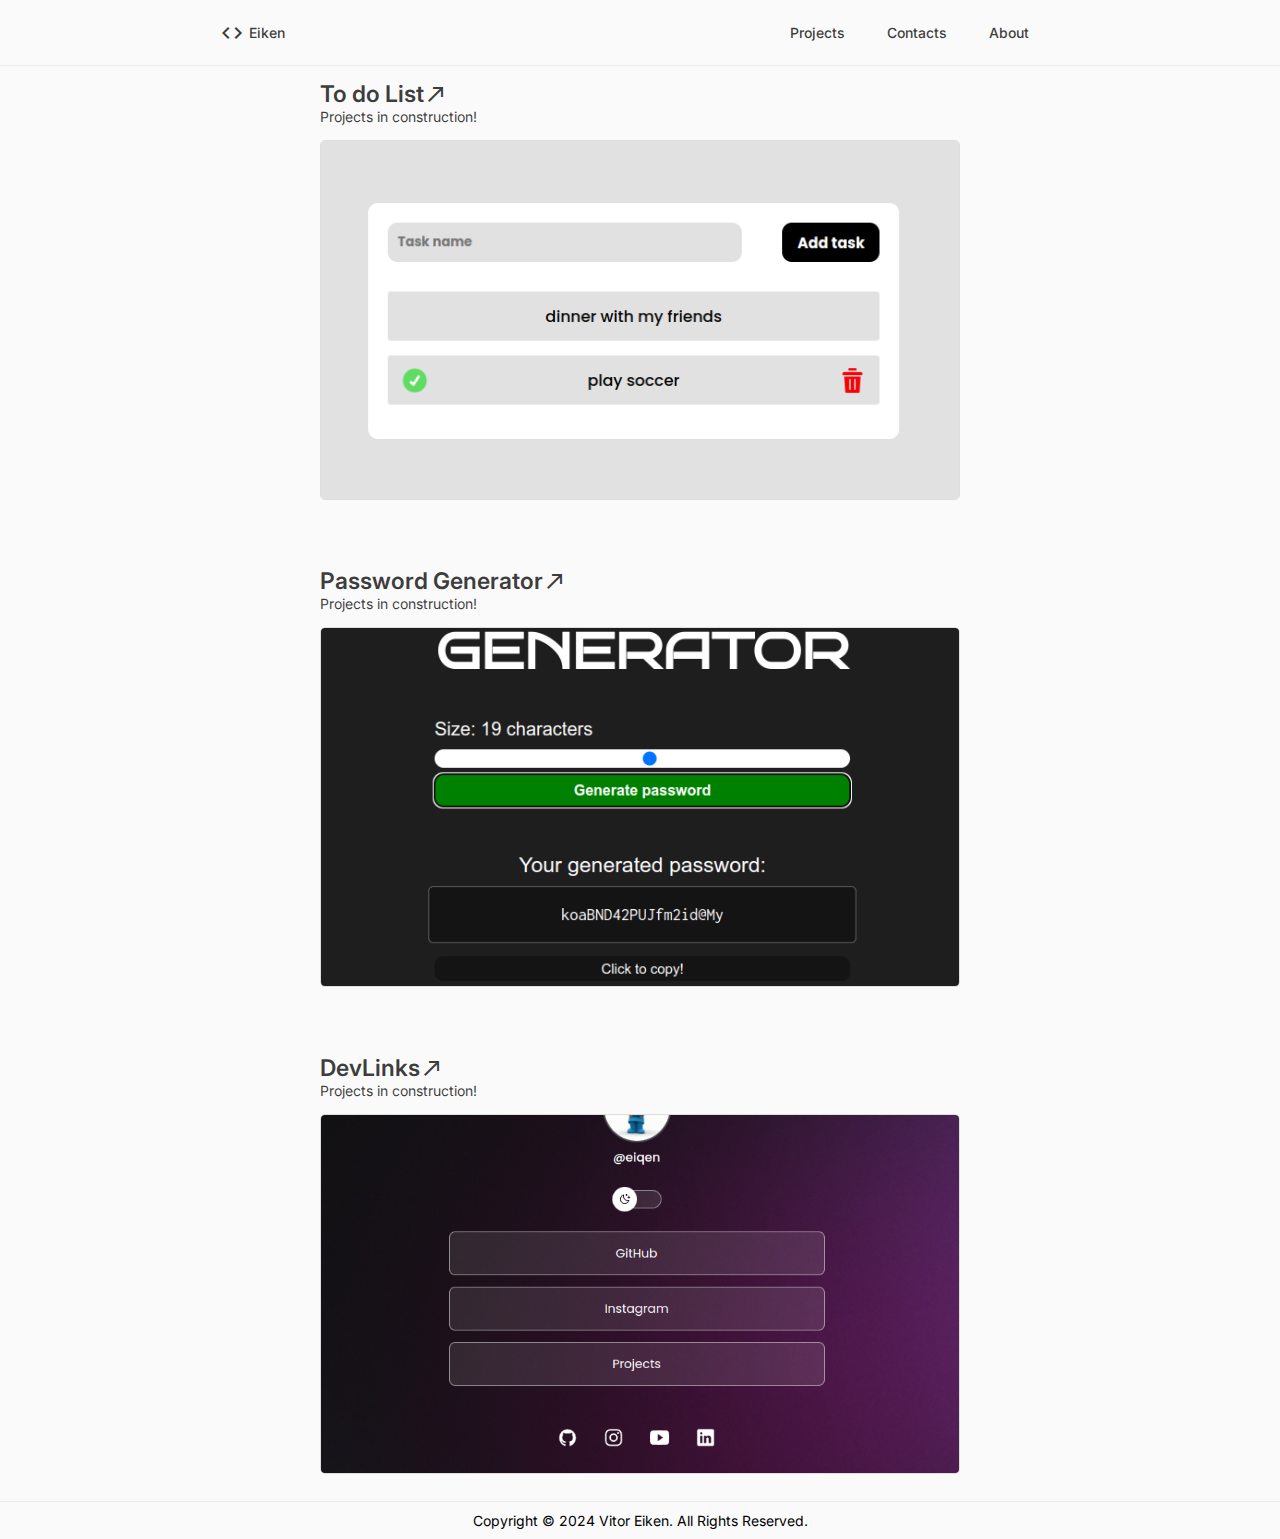
==== index.html @ 843e5cb4 "feat: add test projects" ====
<!DOCTYPE html>
<html lang="en">
<head>
    <meta charset="UTF-8">
    <meta name="viewport" content="width=device-width, initial-scale=1.0">
    <title>Portfolio</title>
    <link rel="stylesheet" href="./css/styles.css">
    <script src="./js/script.js" defer></script>
    <link rel="stylesheet" href="https://fonts.googleapis.com/css2?family=Material+Symbols+Outlined:opsz,wght,FILL,GRAD@24,400,1,0" />
</head>
<body id="home">
</div>
<nav id="navbar">
    <div id="navbar-content">
        <a href="#home" id="navbar-logo">
            <span class="material-symbols-outlined">code</span>
            Eiken
        </a>
        <div id="navbar-links">
            <a href="#projects">Projects</a>
            <a href="#contacts">Contacts</a>
            <a href="#about">About</a>
            </div>
            <span class="material-symbols-outlined" id="mobile-menu-btn">menu</span>
        </div>
    </nav>
    <div id="mobile-menu">
        <a href="#projects" class="mobile-opt">Projects</a>
        <a href="#contacts" class="mobile-opt">Contacts</a>
        <a href="#about" class="mobile-opt">About</a>
    </div>
    <div class="projects" id="projects">
        <div>
            <div class="text-projects">
                <a href="https://eiqen.github.io/to-do-list-js/" target="_blank">
                    <h2>To do List<span class="material-symbols-outlined">north_east</span></h2>
                </a>
                <p>Projects in construction!</p>
            </div>
            <a href="https://eiqen.github.io/to-do-list-js/" target="_blank">
                <img src="./src/images/todolist-preview.png" alt="">
            </a>
        </div>
        <div>
            <div class="text-projects">
                <a href="https://eiqen.github.io/password-generator/" target="_blank">
                    <h2>Password Generator<span class="material-symbols-outlined">north_east</span></h2>
                </a>
                <p>Projects in construction!</p>
            </div>
            <a href="https://eiqen.github.io/password-generator/" target="_blank">
                <img src="./src/images/generator-preview.png" alt="">
            </a>
        </div>
        <div>
            <div class="text-projects">
                <a href="https://eiqen.github.io/DevLinks/" target="_blank">
                    <h2>DevLinks<span class="material-symbols-outlined">north_east</span></h2>
                </a>
                <p>Projects in construction!</p>
            </div>
            <a href="https://eiqen.github.io/DevLinks/" target="_blank">
                <img src="./src/images/devlinks-preview.png" alt="">
            </a>
        </div>
    </div>
    <footer id="footer-bkg">
        <p>Copyright © 2024 Vitor Eiken. All Rights Reserved.</p>
    </footer>
</body>
</html>
---- css/styles.css ----
@import url('https://fonts.googleapis.com/css2?family=Inter:wght@100..900&display=swap');

@import "./navbar.css";
@import "./home.css";
@import "./projects.css";
@import "./footer.css";
@import "./navbar.css";

:root {
    --black: #090909;
    --light-black: #090909cc;
    --white: #fafafa;
    --gray: #71717a;
    --light-gray: #dedede80;
}

* {
    margin: 0;
    padding: 0;
    box-sizing: border-box;
    scroll-behavior: smooth;
    font-family: "Inter", sans-serif;
}

body {
    font-size: 14px;
    max-width: 100vw;
    background-color: var(--white);
}

a {
    text-decoration: none;
}
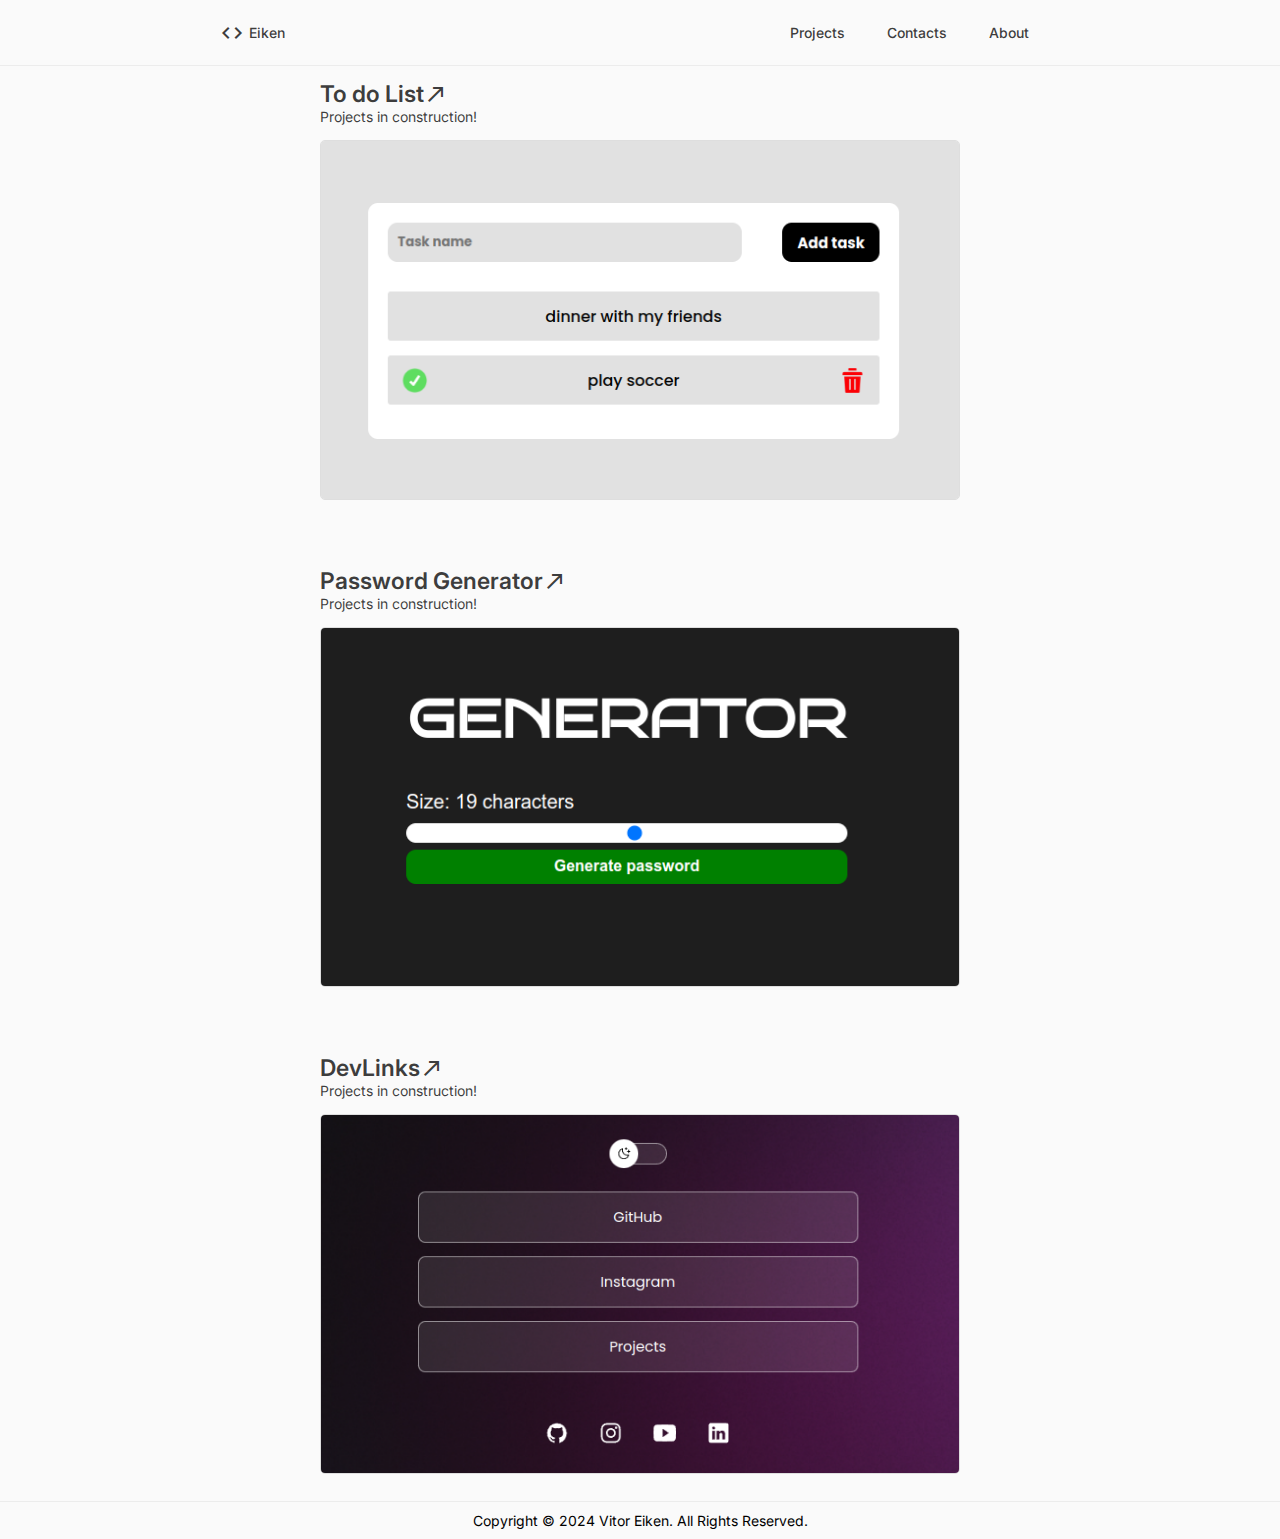
==== commit 29d77e5e: "fix: update images" ====
--- a/index.html
+++ b/index.html
@@ -49,7 +49,7 @@
                 <p>Projects in construction!</p>
             </div>
             <a href="https://eiqen.github.io/password-generator/" target="_blank">
-                <img src="./src/images/generator-preview.png" alt="">
+                <img src="./src/images/passwordgenerator-preview.png" alt="">
             </a>
         </div>
         <div>
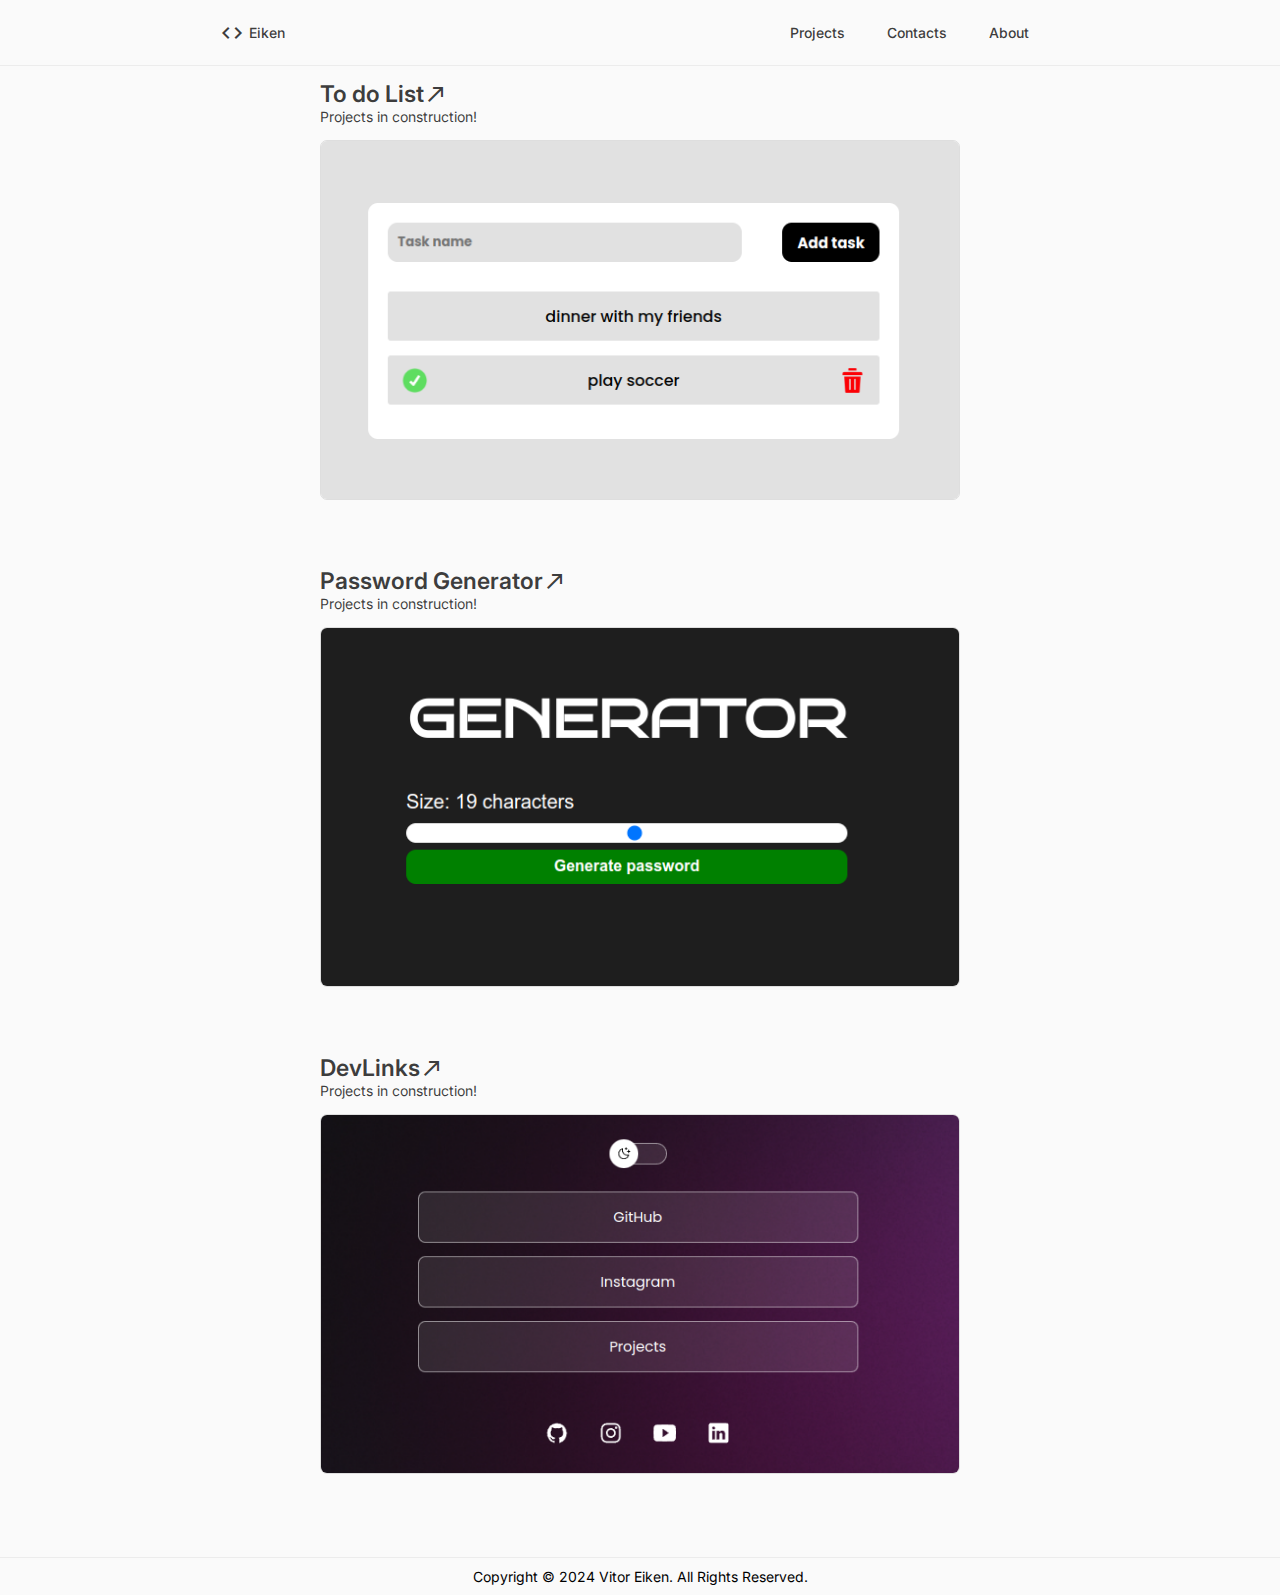
==== commit 8c54d5d5: "feat: add alternative text to images" ====
--- a/index.html
+++ b/index.html
@@ -38,7 +38,7 @@
                 <p>Projects in construction!</p>
             </div>
             <a href="https://eiqen.github.io/to-do-list-js/" target="_blank">
-                <img src="./src/images/todolist-preview.png" alt="">
+                <img src="./src/images/todolist-preview.png" alt="To-do-List Project Preview ">
             </a>
         </div>
         <div>
@@ -49,7 +49,7 @@
                 <p>Projects in construction!</p>
             </div>
             <a href="https://eiqen.github.io/password-generator/" target="_blank">
-                <img src="./src/images/passwordgenerator-preview.png" alt="">
+                <img src="./src/images/passwordgenerator-preview.png" alt="Password-generator Project Preview">
             </a>
         </div>
         <div>
@@ -60,7 +60,7 @@
                 <p>Projects in construction!</p>
             </div>
             <a href="https://eiqen.github.io/DevLinks/" target="_blank">
-                <img src="./src/images/devlinks-preview.png" alt="">
+                <img src="./src/images/devlinks-preview.png" alt="Dev-Links Project Preview">
             </a>
         </div>
     </div>
--- a/css/styles.css
+++ b/css/styles.css
@@ -4,7 +4,6 @@
 @import "./home.css";
 @import "./projects.css";
 @import "./footer.css";
-@import "./navbar.css";
 
 :root {
     --black: #090909;
@@ -24,8 +23,8 @@
 
 body {
     font-size: 14px;
-    max-width: 100vw;
     background-color: var(--white);
+    padding-top: 5rem;
 }
 
 a {
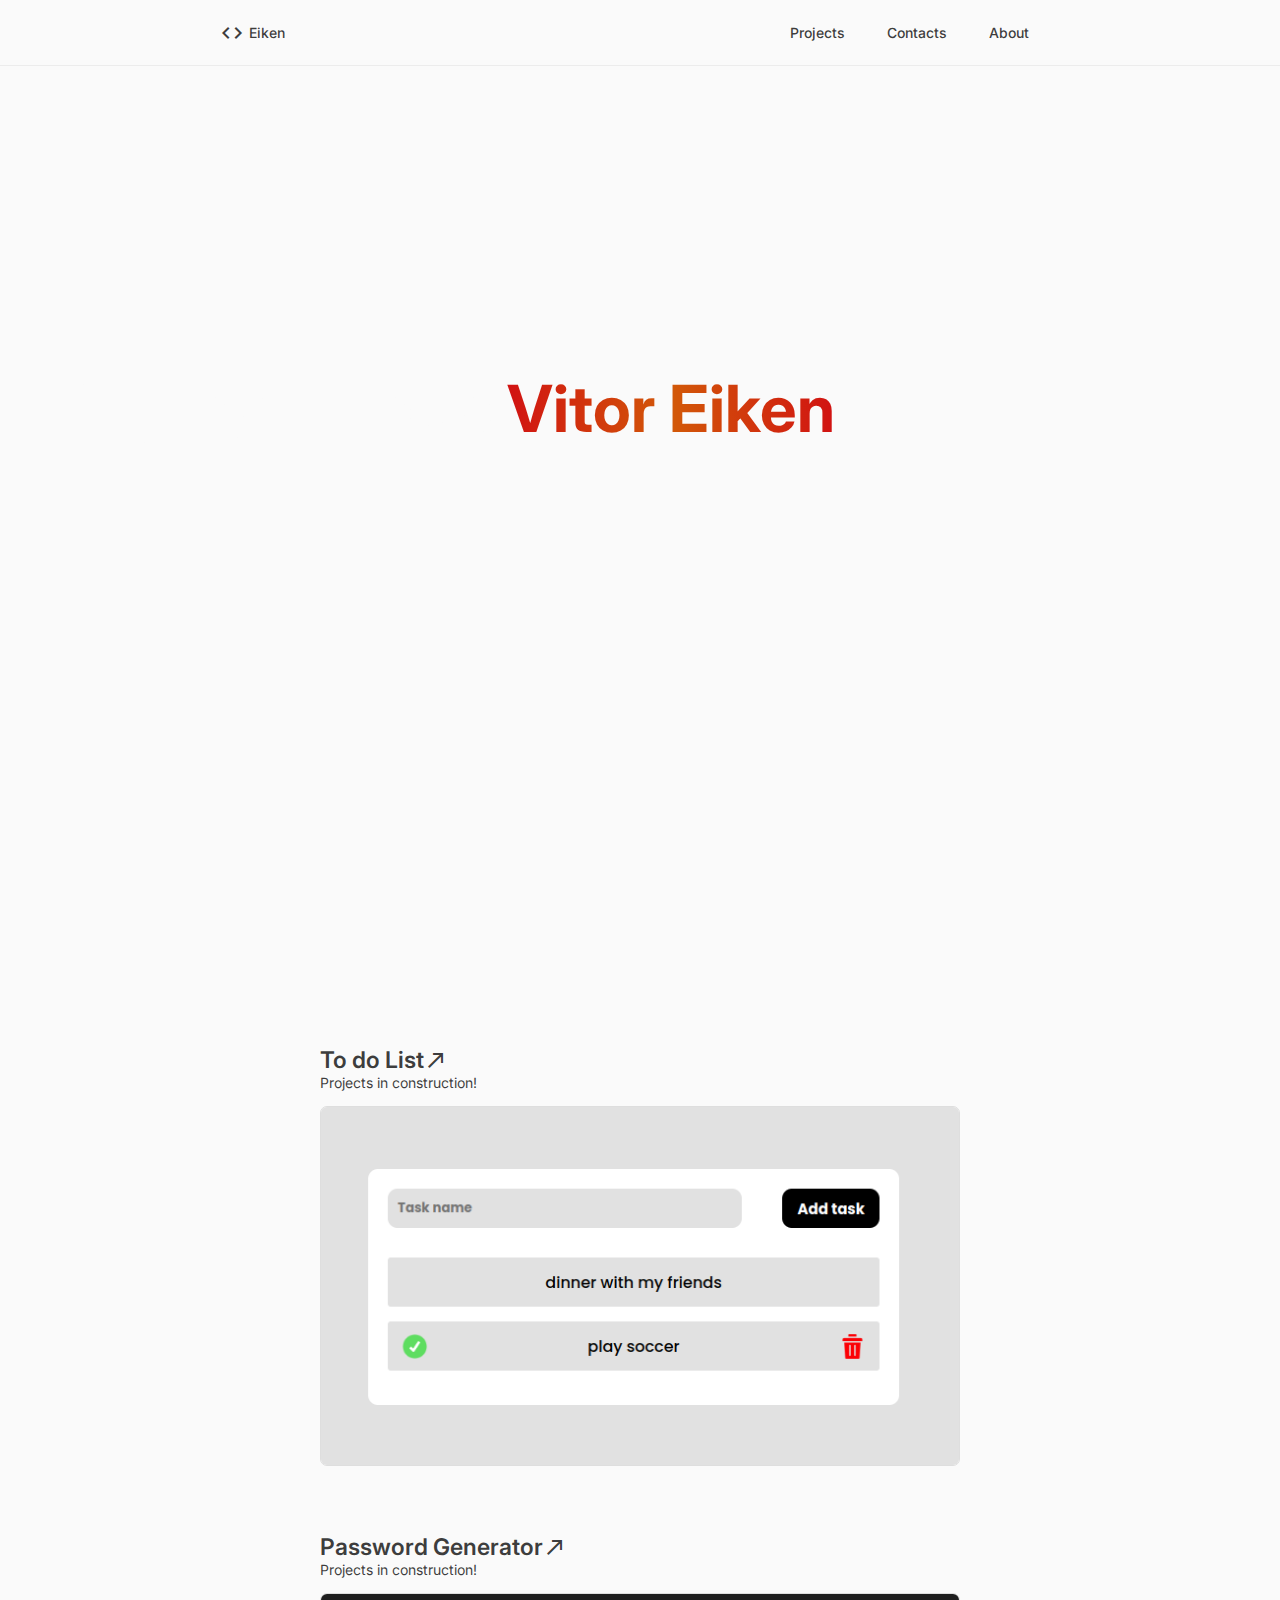
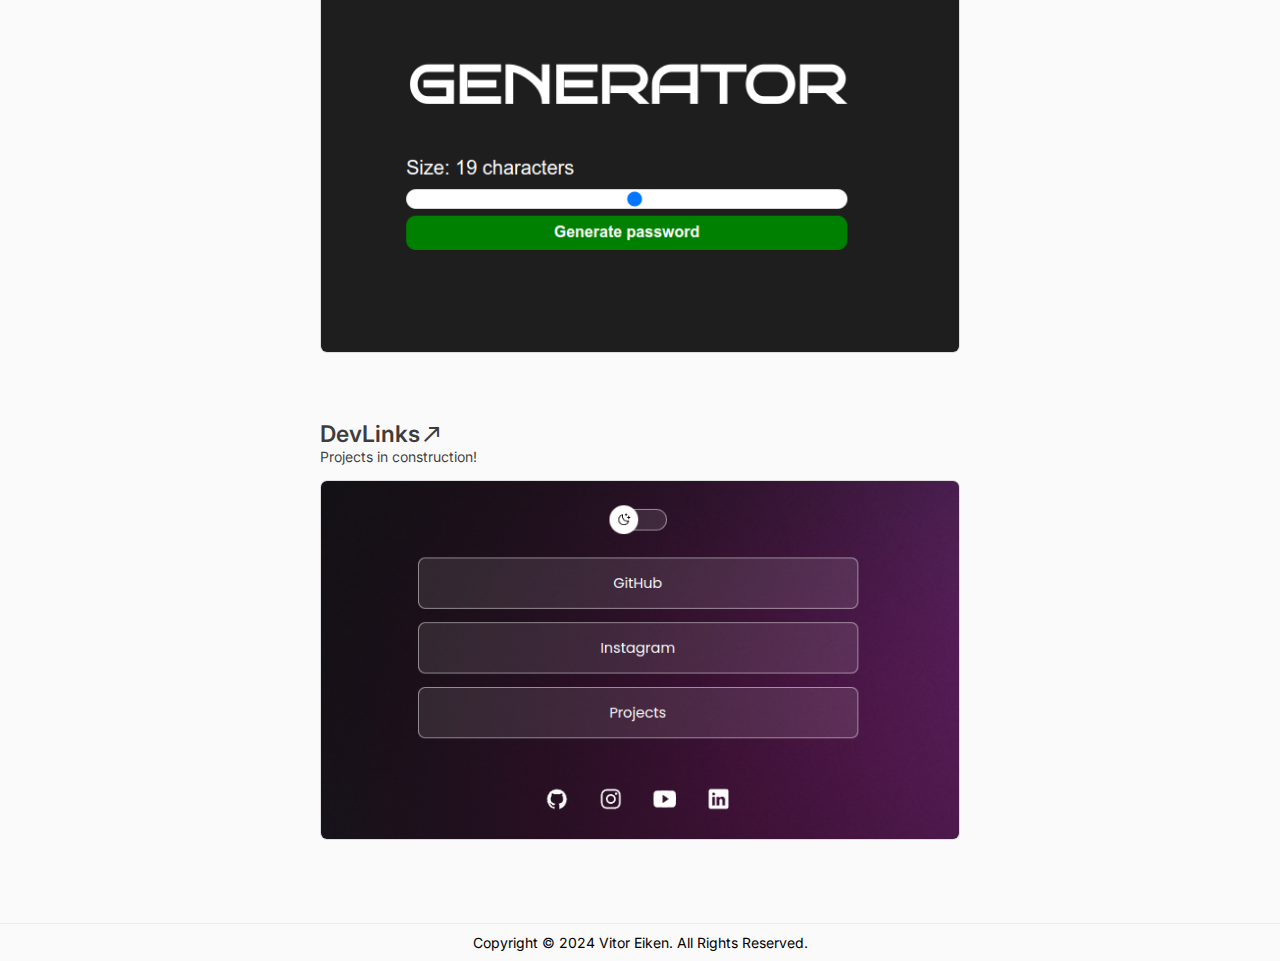
==== commit 212584bb: "feat: add home space" ====
--- a/index.html
+++ b/index.html
@@ -8,22 +8,28 @@
     <script src="./js/script.js" defer></script>
     <link rel="stylesheet" href="https://fonts.googleapis.com/css2?family=Material+Symbols+Outlined:opsz,wght,FILL,GRAD@24,400,1,0" />
 </head>
-<body id="home">
-</div>
-<nav id="navbar">
-    <div id="navbar-content">
-        <a href="#home" id="navbar-logo">
-            <span class="material-symbols-outlined">code</span>
-            Eiken
-        </a>
-        <div id="navbar-links">
-            <a href="#projects">Projects</a>
-            <a href="#contacts">Contacts</a>
-            <a href="#about">About</a>
+<body>
+    <nav id="navbar">
+        <div id="navbar-content">
+            <a href="#home" id="navbar-logo">
+                <span class="material-symbols-outlined">code</span>
+                Eiken
+            </a>
+            <div id="navbar-links">
+                <a href="#projects">Projects</a>
+                <a href="#contacts">Contacts</a>
+                <a href="#about">About</a>
+                </div>
+                <span class="material-symbols-outlined" id="mobile-menu-btn">menu</span>
             </div>
-            <span class="material-symbols-outlined" id="mobile-menu-btn">menu</span>
+        </div>    
+    </nav>
+    <div id="home">
+        <div id="home-text">
+            <h1>Hi, my name's <span>Vitor Eiken</span></h1>
+            <p>I'm a Developer!</p>
         </div>
-    </nav>
+    </div>
     <div id="mobile-menu">
         <a href="#projects" class="mobile-opt">Projects</a>
         <a href="#contacts" class="mobile-opt">Contacts</a>
--- a/css/styles.css
+++ b/css/styles.css
@@ -24,7 +24,7 @@
 body {
     font-size: 14px;
     background-color: var(--white);
-    padding-top: 5rem;
+    margin-top: 66px;
 }
 
 a {
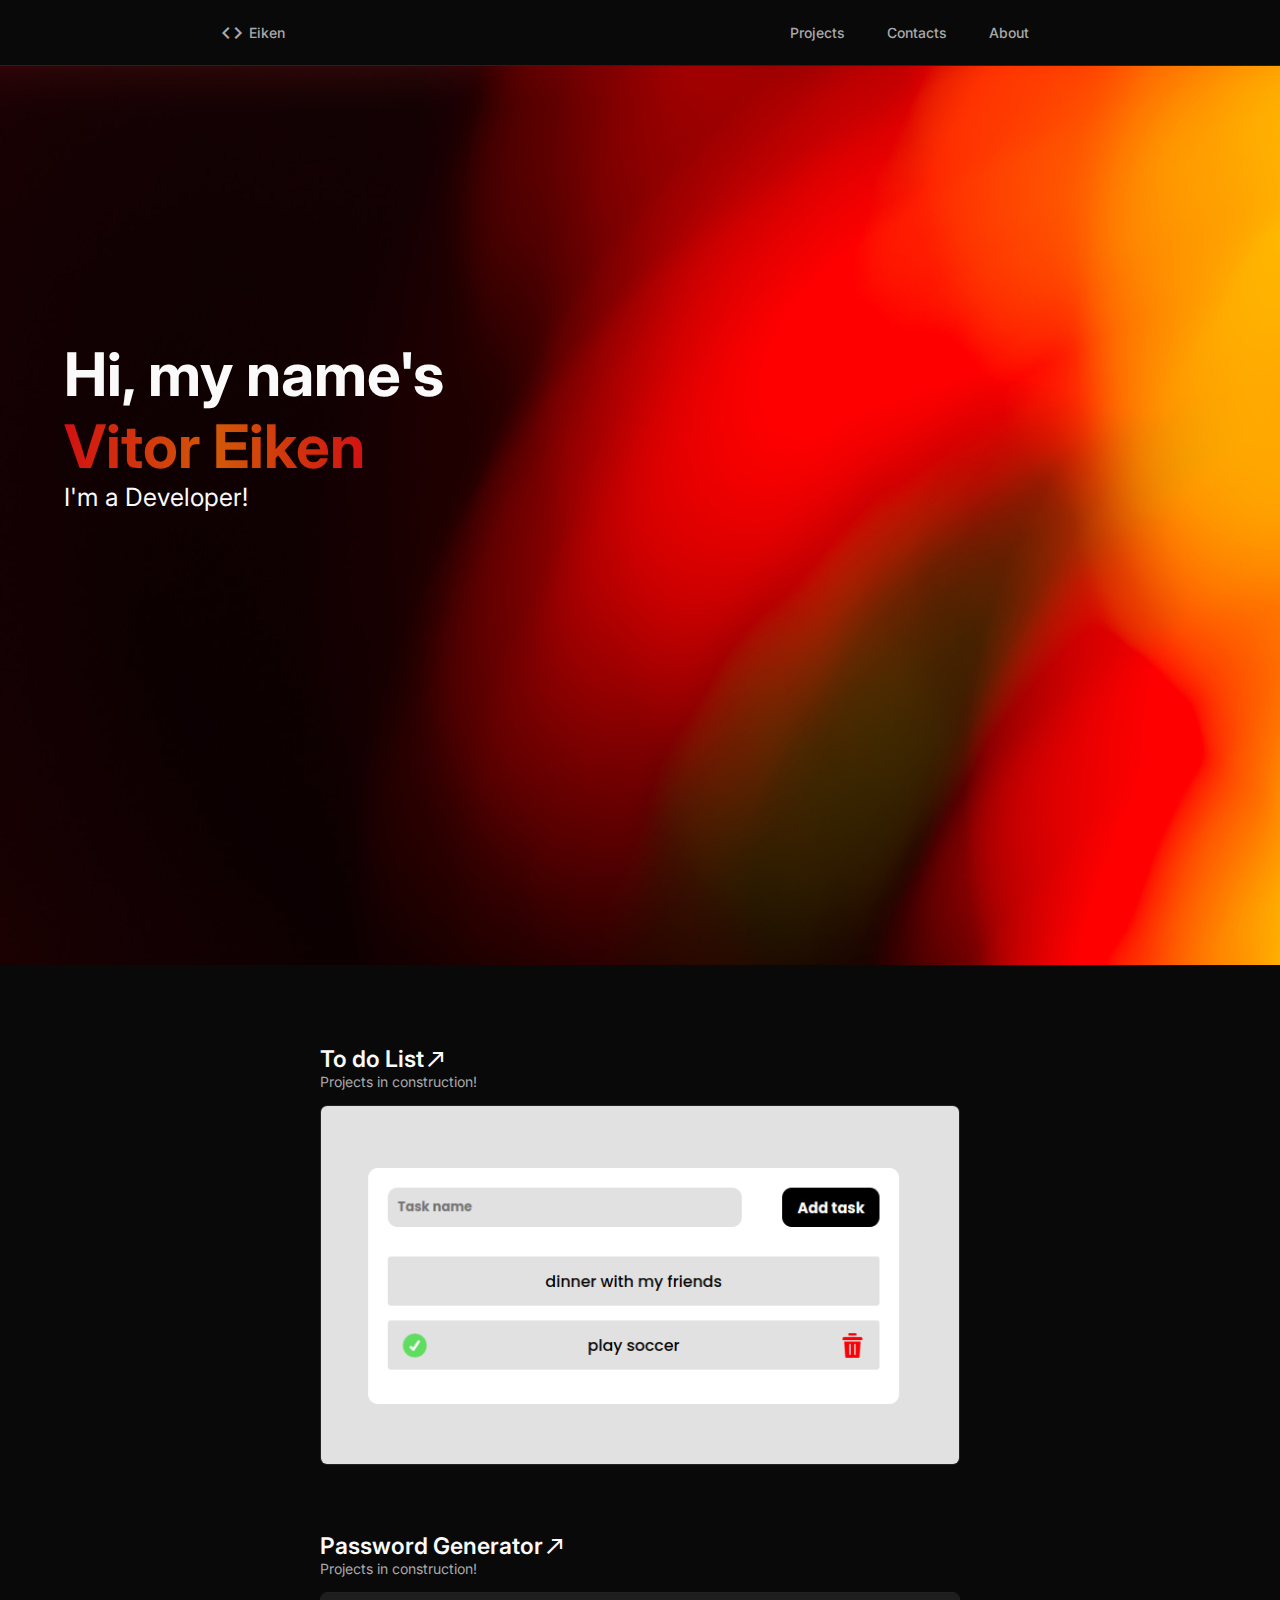
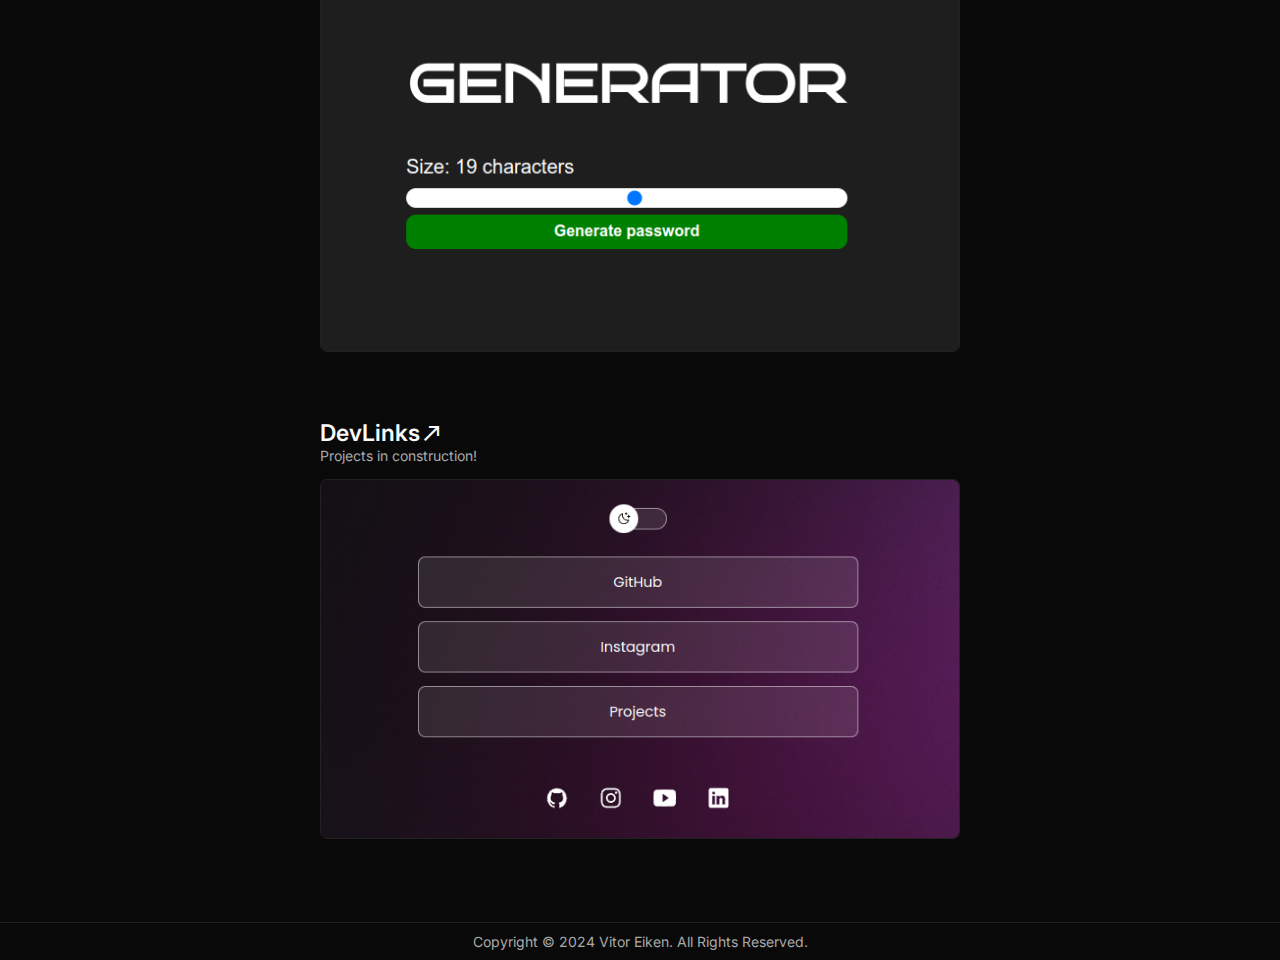
==== commit 745d80b2: "feat: add media query to home" ====
--- a/index.html
+++ b/index.html
@@ -26,7 +26,7 @@
     </nav>
     <div id="home">
         <div id="home-text">
-            <h1>Hi, my name's <span>Vitor Eiken</span></h1>
+            <h1>Hi, my name's <br><span>Vitor Eiken</span></h1>
             <p>I'm a Developer!</p>
         </div>
     </div>
@@ -35,8 +35,8 @@
         <a href="#contacts" class="mobile-opt">Contacts</a>
         <a href="#about" class="mobile-opt">About</a>
     </div>
-    <div class="projects" id="projects">
-        <div>
+    <div class="projects">
+        <div id="projects">
             <div class="text-projects">
                 <a href="https://eiqen.github.io/to-do-list-js/" target="_blank">
                     <h2>To do List<span class="material-symbols-outlined">north_east</span></h2>
--- a/css/styles.css
+++ b/css/styles.css
@@ -7,10 +7,11 @@
 
 :root {
     --black: #090909;
-    --light-black: #090909cc;
+    --transparent-black: #090909cc;
     --white: #fafafa;
-    --gray: #71717a;
-    --light-gray: #dedede80;
+    --dark-grey: darkgrey;
+    --hover: #202020;
+    --border: #222;
 }
 
 * {
@@ -23,8 +24,8 @@
 
 body {
     font-size: 14px;
-    background-color: var(--white);
-    margin-top: 66px;
+    background-color: var(--black);
+    padding-top: 65px;
 }
 
 a {
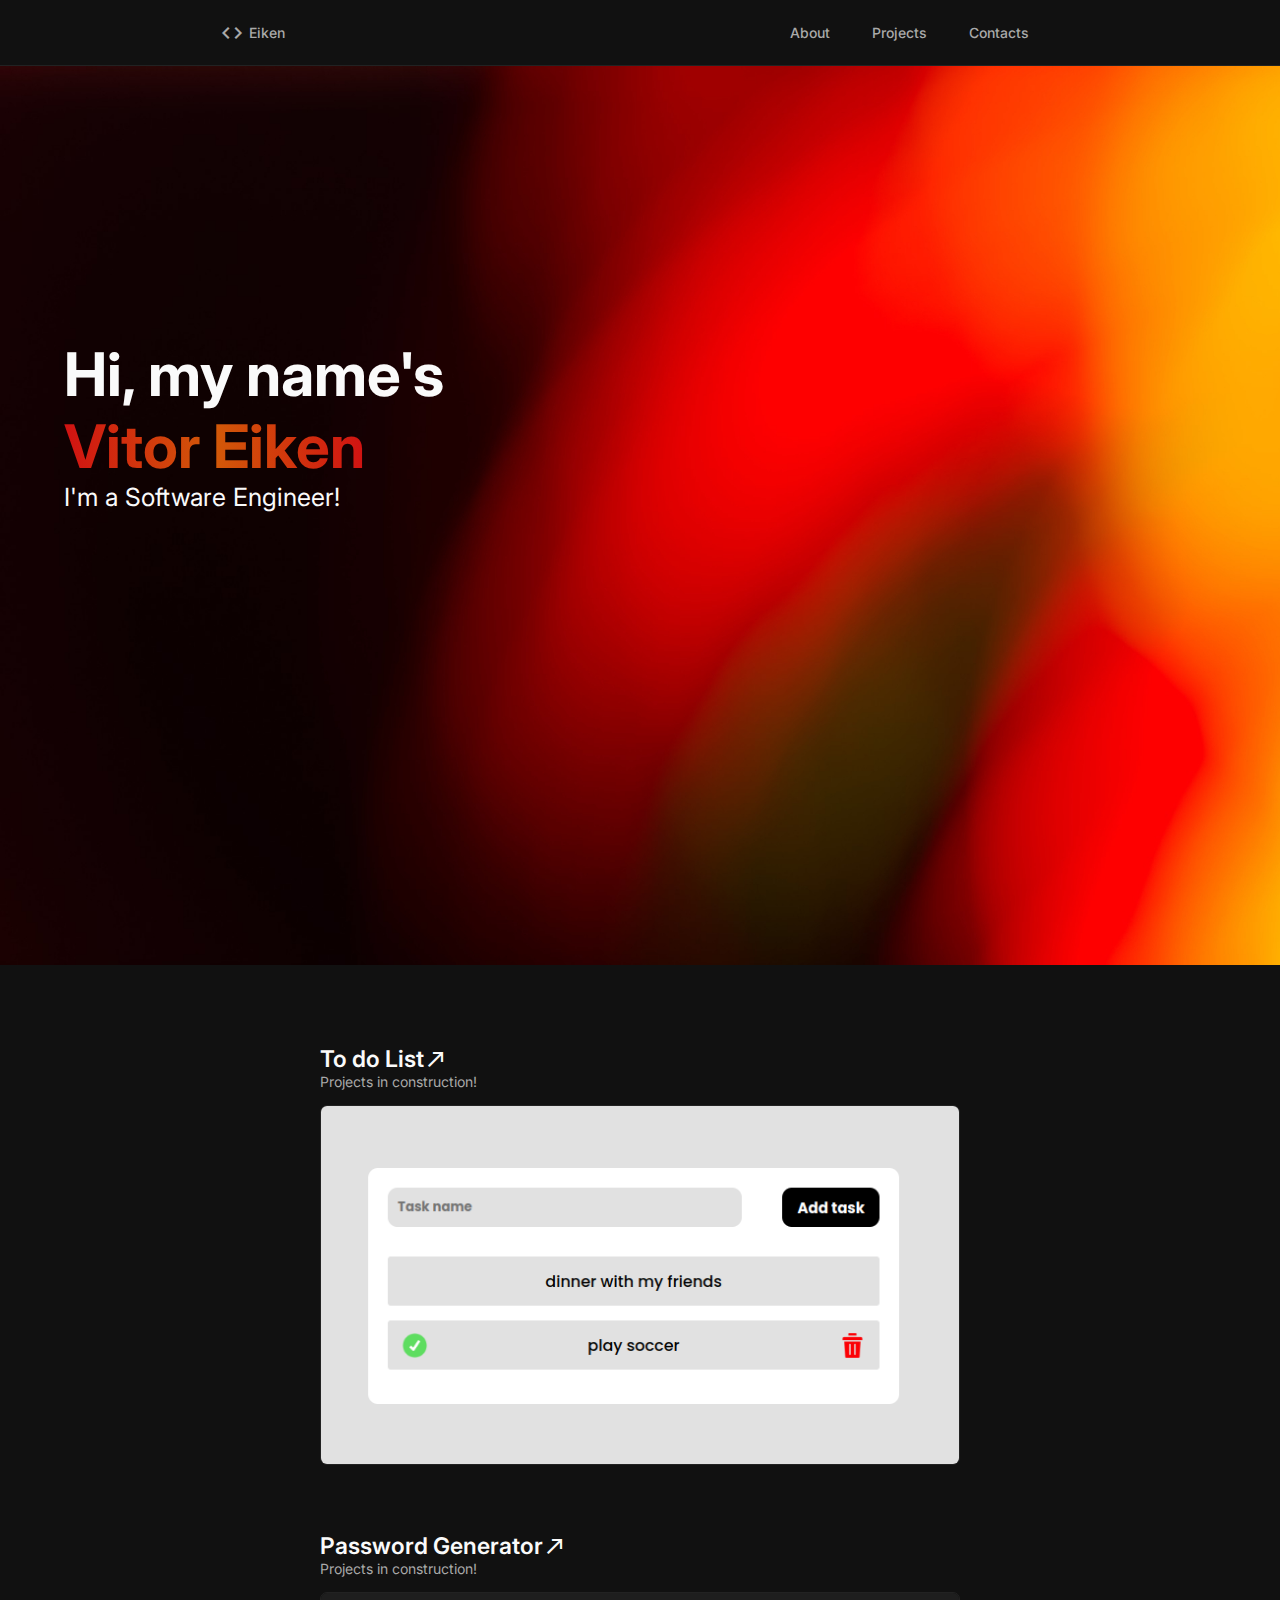
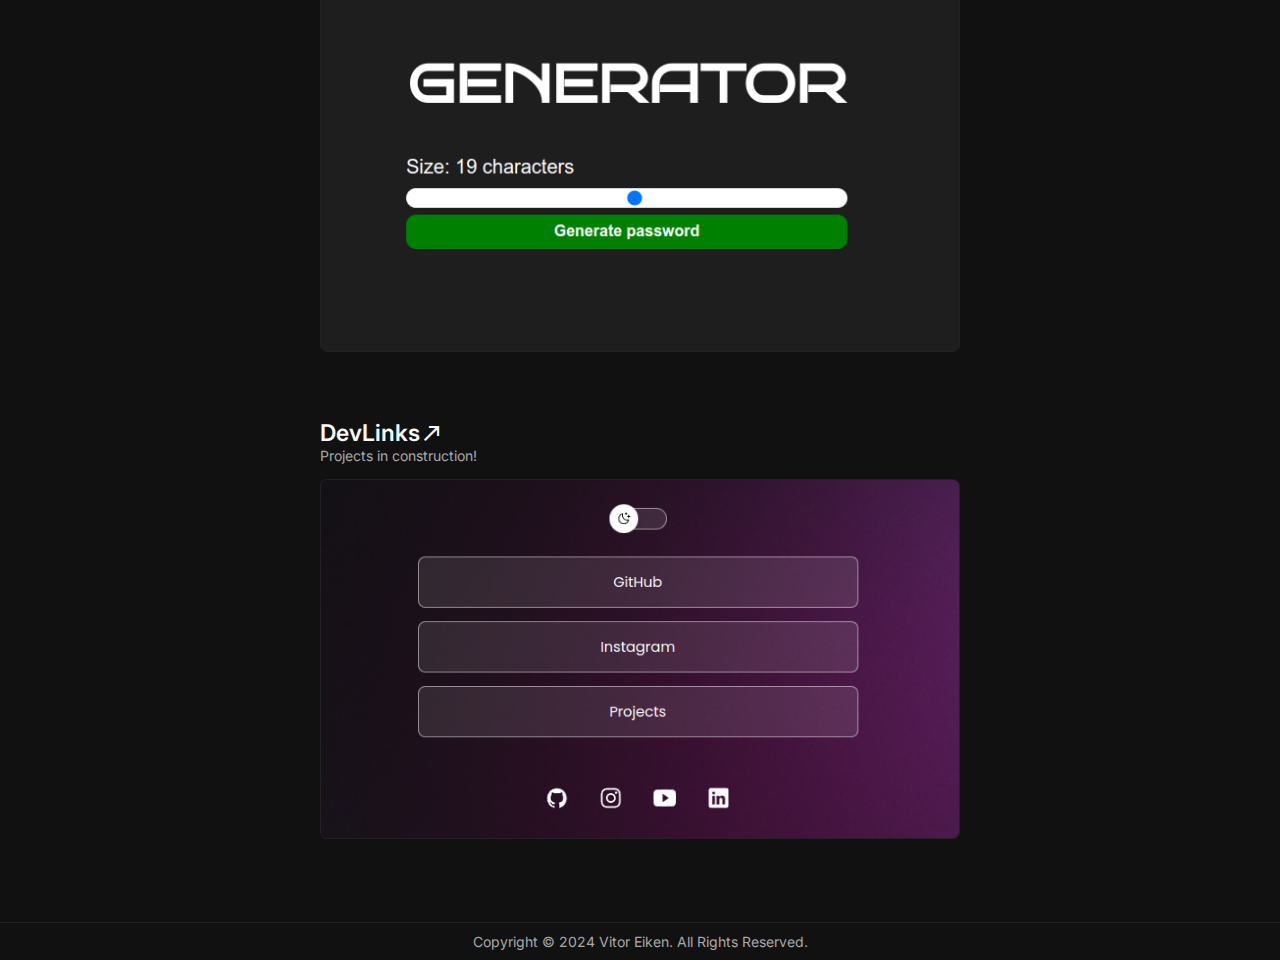
==== commit afdd3c2a: "feat: organize links" ====
--- a/index.html
+++ b/index.html
@@ -16,9 +16,9 @@
                 Eiken
             </a>
             <div id="navbar-links">
+                <a href="#about">About</a>
                 <a href="#projects">Projects</a>
                 <a href="#contacts">Contacts</a>
-                <a href="#about">About</a>
                 </div>
                 <span class="material-symbols-outlined" id="mobile-menu-btn">menu</span>
             </div>
@@ -27,16 +27,16 @@
     <div id="home">
         <div id="home-text">
             <h1>Hi, my name's <br><span>Vitor Eiken</span></h1>
-            <p>I'm a Developer!</p>
+            <p>I'm a Software Engineer!</p>
         </div>
     </div>
     <div id="mobile-menu">
+        <a href="#about" class="mobile-opt">About</a>
         <a href="#projects" class="mobile-opt">Projects</a>
         <a href="#contacts" class="mobile-opt">Contacts</a>
-        <a href="#about" class="mobile-opt">About</a>
     </div>
-    <div class="projects">
-        <div id="projects">
+    <div class="projects" id="projects">
+        <div>
             <div class="text-projects">
                 <a href="https://eiqen.github.io/to-do-list-js/" target="_blank">
                     <h2>To do List<span class="material-symbols-outlined">north_east</span></h2>
@@ -44,7 +44,7 @@
                 <p>Projects in construction!</p>
             </div>
             <a href="https://eiqen.github.io/to-do-list-js/" target="_blank">
-                <img src="./src/images/todolist-preview.png" alt="To-do-List Project Preview ">
+                <img src="./src/images/projects/todolist-preview.png" alt="To-do-List Project Preview ">
             </a>
         </div>
         <div>
@@ -55,7 +55,7 @@
                 <p>Projects in construction!</p>
             </div>
             <a href="https://eiqen.github.io/password-generator/" target="_blank">
-                <img src="./src/images/passwordgenerator-preview.png" alt="Password-generator Project Preview">
+                <img src="./src/images/projects/passwordgenerator-preview.png" alt="Password-generator Project Preview">
             </a>
         </div>
         <div>
@@ -66,7 +66,7 @@
                 <p>Projects in construction!</p>
             </div>
             <a href="https://eiqen.github.io/DevLinks/" target="_blank">
-                <img src="./src/images/devlinks-preview.png" alt="Dev-Links Project Preview">
+                <img src="./src/images/projects/devlinks-preview.png" alt="Dev-Links Project Preview">
             </a>
         </div>
     </div>
--- a/css/styles.css
+++ b/css/styles.css
@@ -6,7 +6,7 @@
 @import "./footer.css";
 
 :root {
-    --black: #090909;
+    --black: #111111;
     --transparent-black: #090909cc;
     --white: #fafafa;
     --dark-grey: darkgrey;
